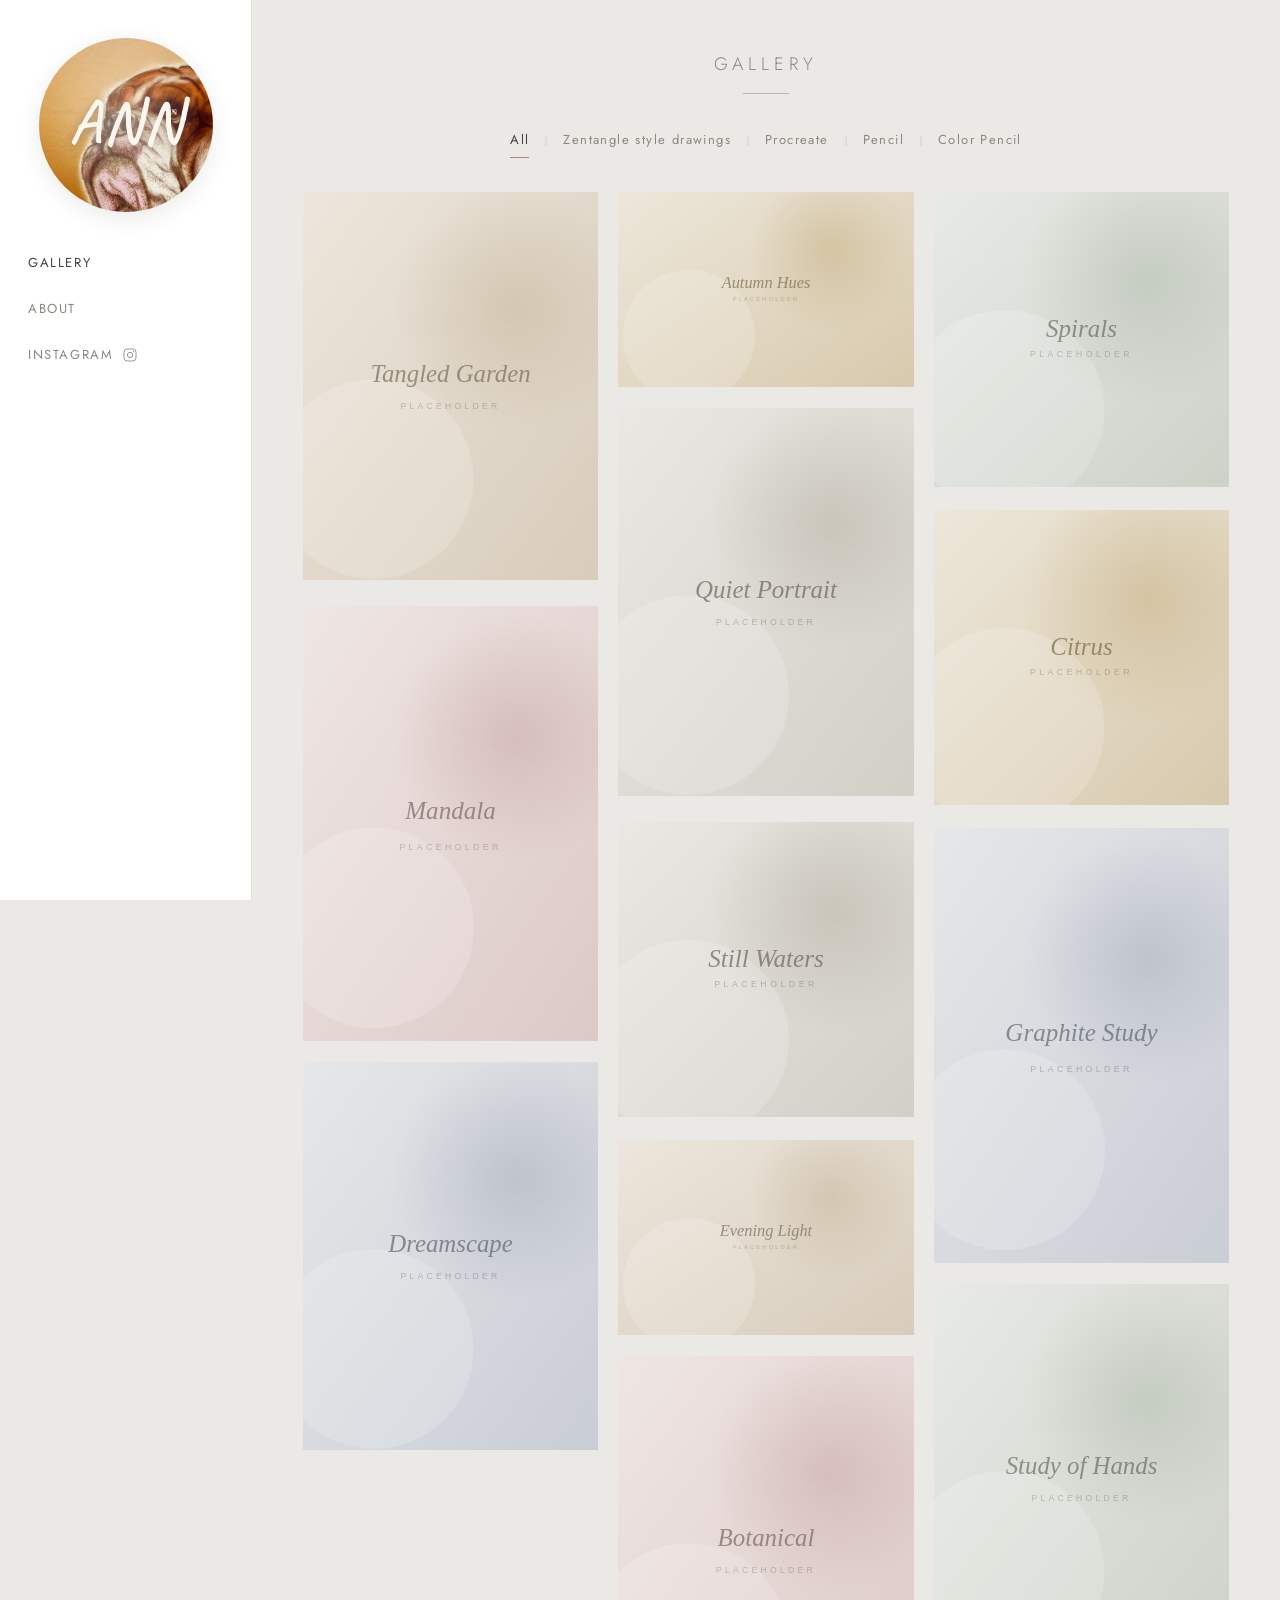
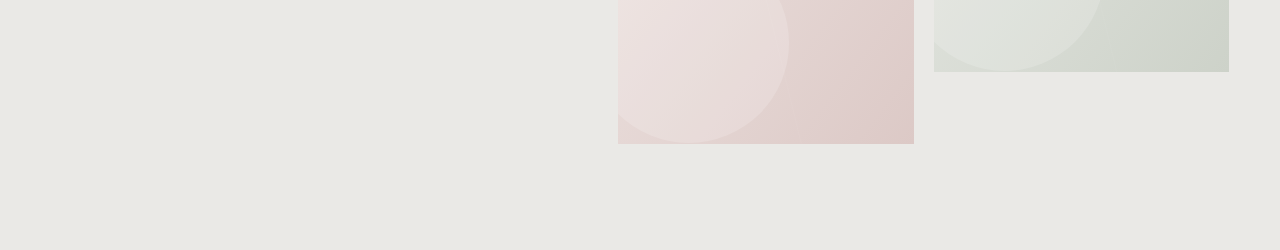
==== index.html @ ed55e859 "Ann gallery — initial site (row-major masonry, curated collections editor; half-size wrapping titles" ====
<!DOCTYPE html>
<html lang="en">
<head>
  <meta charset="UTF-8">
  <meta name="viewport" content="width=device-width, initial-scale=1">
  <title>Ann — Gallery</title>
  <meta name="description" content="Artwork by Ann — zentangle, pencil, color pencil and Procreate.">
  <link rel="icon" href="assets/img/logo/ann-icon.png">
  <link rel="preconnect" href="https://fonts.googleapis.com">
  <link rel="preconnect" href="https://fonts.gstatic.com" crossorigin>
  <link href="https://fonts.googleapis.com/css2?family=Caveat:wght@500;600;700&family=Cormorant+Garamond:ital,wght@0,400;0,500;0,600;1,400&family=Jost:wght@300;400;500&display=swap" rel="stylesheet">
  <link rel="stylesheet" href="assets/css/styles.css">
</head>
<body data-page="gallery">
  <header id="sidebar" class="sidebar"></header>
  <main class="main">
    <div class="page-head">
      <h1 class="page-title" id="pageTitle">Gallery</h1>
      <hr class="page-rule">
    </div>
    <nav class="filters" id="filters" aria-label="Categories"></nav>
    <div class="grid" id="grid"></div>
  </main>
  <script src="assets/js/data.js"></script>
  <script src="assets/js/ui.js"></script>
  <script src="assets/js/gallery.js"></script>
</body>
</html>
---- assets/css/styles.css ----
/* =========================================================================
   Ann & Josie portfolio — shared stylesheet
   Calm, image-first artist portfolio. Inspired by loish.net (not a copy).
   ========================================================================= */

/* ---------- tokens ---------- */
:root{
  --sidebar-w: 252px;
  --bg: #eae9e6;            /* warm off-white main field */
  --sidebar-bg: #ffffff;
  --ink: #44423d;           /* primary text */
  --ink-soft: #8c887f;      /* secondary / inactive nav */
  --ink-faint: #bdb9b1;     /* rules, separators */
  --line: #e4e1db;          /* hairlines, image placeholder */
  --accent: #b0876a;        /* warm accent — underlines, active */
  --gap: 20px;
  --maxcol: 3;
  --font-display: 'Jost', system-ui, -apple-system, sans-serif;
  --font-body: 'Cormorant Garamond', Georgia, 'Times New Roman', serif;
  --font-hand: 'Caveat', 'Segoe Script', cursive;
  --ease: cubic-bezier(.22,.61,.36,1);
}

*,*::before,*::after{ box-sizing:border-box; }
html,body{ margin:0; padding:0; }
body{
  background:var(--bg);
  color:var(--ink);
  font-family:var(--font-body);
  font-size:18px;
  line-height:1.6;
  -webkit-font-smoothing:antialiased;
  text-rendering:optimizeLegibility;
}
img{ max-width:100%; display:block; }
a{ color:inherit; text-decoration:none; }
button{ font:inherit; color:inherit; background:none; border:0; cursor:pointer; }

/* ---------- layout ---------- */
.sidebar{
  position:fixed; top:0; left:0; bottom:0; width:var(--sidebar-w);
  background:var(--sidebar-bg);
  border-right:1px solid var(--line);
  display:flex; flex-direction:column;
  padding:34px 26px 26px;
  z-index:40;
}
.main{
  margin-left:var(--sidebar-w);
  min-height:100vh;
  padding:44px clamp(20px,4vw,56px) 80px;
}

/* ---------- logo / mark ---------- */
.logo{
  position:relative;
  width:174px; height:174px;
  margin:4px auto 30px;
  border-radius:50%;
  overflow:hidden;
  background-color:var(--line);
  background-repeat:no-repeat;
  background-size:cover;
  box-shadow:0 6px 22px rgba(60,52,44,.10);
}
.logo--ann{ background-image:url('../img/logo/ann-icon.png'); background-position:54% 40%; }
.logo--josie{ background-image:url('../img/logo/josie-icon.jpg'); background-position:50% 38%; }
/* subtle veil so a hand-written wordmark stays legible over the photo */
.logo--ann::after{
  content:""; position:absolute; inset:0;
  background:radial-gradient(circle at 50% 46%, rgba(247,242,235,.42), rgba(247,242,235,0) 62%);
}
.logo__word{
  position:absolute; inset:0; display:flex; align-items:center; justify-content:center;
  font-family:var(--font-hand);
  font-size:62px; font-weight:600; letter-spacing:2px;
  color:#fbf7f1;
  text-shadow:0 2px 10px rgba(60,40,28,.45);
  padding-bottom:6px;
}

/* ---------- nav ---------- */
.nav{ display:flex; flex-direction:column; gap:2px; }
.nav__link{
  display:flex; align-items:center; gap:9px;
  font-family:var(--font-display);
  font-size:13px; font-weight:400; letter-spacing:1.6px; text-transform:uppercase;
  color:var(--ink-soft);
  padding:11px 2px;
  border-bottom:1px solid transparent;
  transition:color .25s var(--ease);
}
.nav__link:hover{ color:var(--ink); }
.nav__link.is-active{ color:var(--ink); }
.nav__link .ig{ width:16px; height:16px; flex:0 0 auto; opacity:.85; }

/* ---------- mobile top bar / hamburger ---------- */
.hamburger{
  width:34px; height:34px; display:none; flex-direction:column;
  justify-content:center; gap:5px; padding:6px;
}
.hamburger span{ height:1.5px; background:var(--ink); transition:transform .3s var(--ease),opacity .3s; }

/* ---------- page head ---------- */
.page-head{ text-align:center; margin:6px 0 30px; }
.page-title{
  font-family:var(--font-display);
  font-size:18px; font-weight:300; letter-spacing:5px; text-transform:uppercase;
  color:var(--ink-soft); margin:0;
}
.page-rule{ width:46px; height:1px; background:var(--ink-faint); margin:14px auto 0; border:0; }

/* ---------- filters (category bar) ---------- */
.filters{
  display:flex; flex-wrap:wrap; justify-content:center; align-items:center;
  gap:4px 0; margin:0 auto 34px; max-width:920px;
}
.filter{
  font-family:var(--font-display);
  font-size:13px; font-weight:400; letter-spacing:1.4px;
  color:var(--ink-soft);
  padding:6px 16px 7px;
  position:relative;
  transition:color .25s var(--ease);
}
.filter:hover{ color:var(--ink); }
.filter.is-active{ color:var(--ink); }
.filter.is-active::after{
  content:""; position:absolute; left:16px; right:16px; bottom:0; height:1px;
  background:var(--accent);
}
.filters__sep{ color:var(--ink-faint); font-size:12px; user-select:none; }

/* ---------- grid (ROW-MAJOR masonry via CSS-grid row spans) ----------
   Columns fill left-to-right (so a row here == a row in the Manage tool).
   gallery.js measures each card and sets grid-row: span N from its height,
   so images keep their natural aspect (never cropped) and shorter cards let
   the next row tuck up — the masonry look, but ordered across instead of down. */
.grid{
  display:grid;
  grid-template-columns:repeat(var(--maxcol), minmax(0,1fr));
  grid-auto-rows:6px;          /* tiny row unit; JS spans each card to its height */
  column-gap:var(--gap);
  row-gap:0;                   /* vertical gap is baked into the span math (gallery.js) */
  align-items:start;
}
.grid--single{ grid-template-columns:1fr; max-width:760px; margin:0 auto; }

.card{
  position:relative; display:block; margin:0;
  overflow:hidden; background:var(--line);
  outline:1px solid rgba(0,0,0,0); /* keeps subpixel edges clean */
}
.card__img{
  width:100%; height:auto; display:block;
  transition:transform .65s var(--ease), filter .45s var(--ease);
}
.card__overlay{
  position:absolute; inset:0; opacity:0;
  transition:opacity .4s var(--ease);
  background:linear-gradient(180deg, rgba(34,30,26,.10), rgba(20,17,14,.30));
  pointer-events:none;
}
.card__facets{ position:absolute; inset:0; width:100%; height:100%; }
.card__title{
  position:absolute; left:0; right:0; top:50%;
  transform:translateY(-50%) translateY(10px);
  text-align:center; padding:0 18px; line-height:1.3; overflow-wrap:break-word;
  font-family:var(--font-display);
  font-size:clamp(15px,1.35vw,19px); font-weight:400; letter-spacing:3px; text-transform:uppercase;
  color:#fbf9f6; text-shadow:0 1px 16px rgba(20,14,8,.45);
  transition:transform .45s var(--ease), opacity .45s var(--ease);
  opacity:0;
}
.card__arrow{
  position:absolute; right:16px; bottom:14px; width:26px; height:26px;
  color:#fbf9f6; opacity:0; transform:translateX(-6px);
  filter:drop-shadow(0 1px 8px rgba(20,14,8,.5));
  transition:transform .45s var(--ease), opacity .45s var(--ease);
}
/* reveal */
.card:hover .card__img,
.card.is-active .card__img{ transform:scale(1.06); }
.card:hover .card__overlay,
.card.is-active .card__overlay{ opacity:1; }
.card:hover .card__title,
.card.is-active .card__title{ opacity:1; transform:translateY(-50%) translateY(0); }
.card:hover .card__arrow,
.card.is-active .card__arrow{ opacity:1; transform:translateX(0); }

/* ---------- detail page ---------- */
.detail{ max-width:1040px; margin:0 auto; }
.detail__back{
  display:inline-flex; align-items:center; gap:7px;
  font-family:var(--font-display); font-size:12px; letter-spacing:1.6px; text-transform:uppercase;
  color:var(--ink-soft); margin-bottom:26px; transition:color .25s var(--ease);
}
.detail__back:hover{ color:var(--ink); }
.detail__media{ text-align:center; }
.detail__img{
  display:inline-block; max-width:100%; max-height:78vh; width:auto; margin:0 auto;
  box-shadow:0 18px 50px rgba(60,50,40,.16);
}
.detail__meta{ text-align:center; margin:26px 0 4px; }
.detail__title{
  font-family:var(--font-display); font-weight:300; letter-spacing:3px; text-transform:uppercase;
  font-size:21px; color:var(--ink); margin:0;
}
.detail__date{
  font-family:var(--font-display); font-size:12px; letter-spacing:2px;
  color:var(--ink-soft); margin-top:9px;
}
.detail__text{
  max-width:620px; margin:18px auto 0; text-align:center;
  color:var(--ink-soft); font-size:19px; line-height:1.75;
}
.detail__nav{
  display:flex; justify-content:space-between; gap:16px;
  max-width:1040px; margin:48px auto 0;
}
.detail__nav a{
  font-family:var(--font-display); font-size:12px; letter-spacing:1.6px; text-transform:uppercase;
  color:var(--ink-soft); transition:color .25s var(--ease);
}
.detail__nav a:hover{ color:var(--ink); }
.detail__nav span{ visibility:hidden; }

/* ---------- detail: split layout (image left, words right) — Josie ---------- */
.detail--split .detail__cols{ display:flex; gap:48px; align-items:flex-start; }
.detail--split .detail__media-col{ flex:1 1 auto; min-width:0; }
.detail--split .detail__info-col{ flex:0 0 286px; padding-top:6px; }
.detail--split .detail__media{ text-align:left; }
.detail--split .detail__title,
.detail--split .detail__date,
.detail--split .detail__text{ text-align:left; }
.detail--split .detail__date{ margin-top:11px; }
.detail--split .detail__text{ max-width:none; margin:22px 0 0; }
.detail--split .player{ margin:24px auto 0 0; }
@media (max-width:860px){
  .detail--split .detail__cols{ flex-direction:column; gap:24px; }
  .detail--split .detail__info-col{ flex-basis:auto; padding-top:0; }
}

/* ---------- video player (Josie speed-paints) ---------- */
.player{
  position:relative; width:fit-content; max-width:100%;
  margin:30px auto 0; background:#0d0d0e; max-height:82vh; line-height:0;
}
.player__video{ width:auto; max-width:100%; max-height:82vh; height:auto; display:block; }
.player__btn{
  position:absolute; display:inline-flex; align-items:center; justify-content:center;
  color:#fff; transition:opacity .3s var(--ease), transform .3s var(--ease);
}
.player__play{
  inset:0; margin:auto; width:84px; height:84px; border-radius:50%;
  background:rgba(20,18,16,.42); backdrop-filter:blur(2px);
}
.player__play svg{ width:30px; height:30px; margin-left:4px; }
.player__play:hover{ background:rgba(20,18,16,.6); transform:scale(1.04); }
.player__stop{
  top:16px; right:16px; width:42px; height:42px; border-radius:50%;
  background:rgba(20,18,16,.4); opacity:0;
}
.player__stop svg{ width:16px; height:16px; }
.player.is-playing .player__stop{ opacity:1; }
.player.is-playing:hover .player__stop{ opacity:1; }
.player .player__play[hidden]{ display:none; }
.player__note{
  position:absolute; inset:0; display:flex; align-items:center; justify-content:center;
  color:#cfc9c0; font-family:var(--font-display); font-size:12px; letter-spacing:2px;
  text-transform:uppercase; line-height:1.4; text-align:center; padding:20px;
}

/* ---------- about page ---------- */
.about{ max-width:680px; margin:0 auto; text-align:center; }
.about__body{ color:var(--ink-soft); font-size:20px; line-height:1.8; }
.about__body p{ margin:0 0 1.1em; }

/* ---------- responsive ---------- */
@media (max-width:1180px){ :root{ --maxcol:3; } }
@media (max-width:1024px){ :root{ --maxcol:2; } }
@media (max-width:900px){
  .sidebar{
    position:fixed; flex-direction:row; align-items:center; justify-content:space-between;
    inset:0 0 auto 0; width:100%; height:64px; padding:0 18px;
    border-right:0; border-bottom:1px solid var(--line);
  }
  .logo{ width:42px; height:42px; margin:0; box-shadow:none; }
  .logo__word{ font-size:17px; padding-bottom:1px; letter-spacing:1px; }
  .hamburger{ display:inline-flex; }
  .nav{
    position:fixed; left:0; right:0; top:64px; gap:0;
    background:var(--sidebar-bg); border-bottom:1px solid var(--line);
    padding:8px 22px; transform:translateY(-12px); opacity:0; pointer-events:none;
    transition:transform .3s var(--ease), opacity .3s var(--ease);
  }
  .sidebar.is-open .nav{ transform:none; opacity:1; pointer-events:auto; }
  .main{ margin-left:0; padding-top:90px; }
}
@media (max-width:700px){ :root{ --maxcol:1; } .grid{ max-width:520px; margin:0 auto; } }
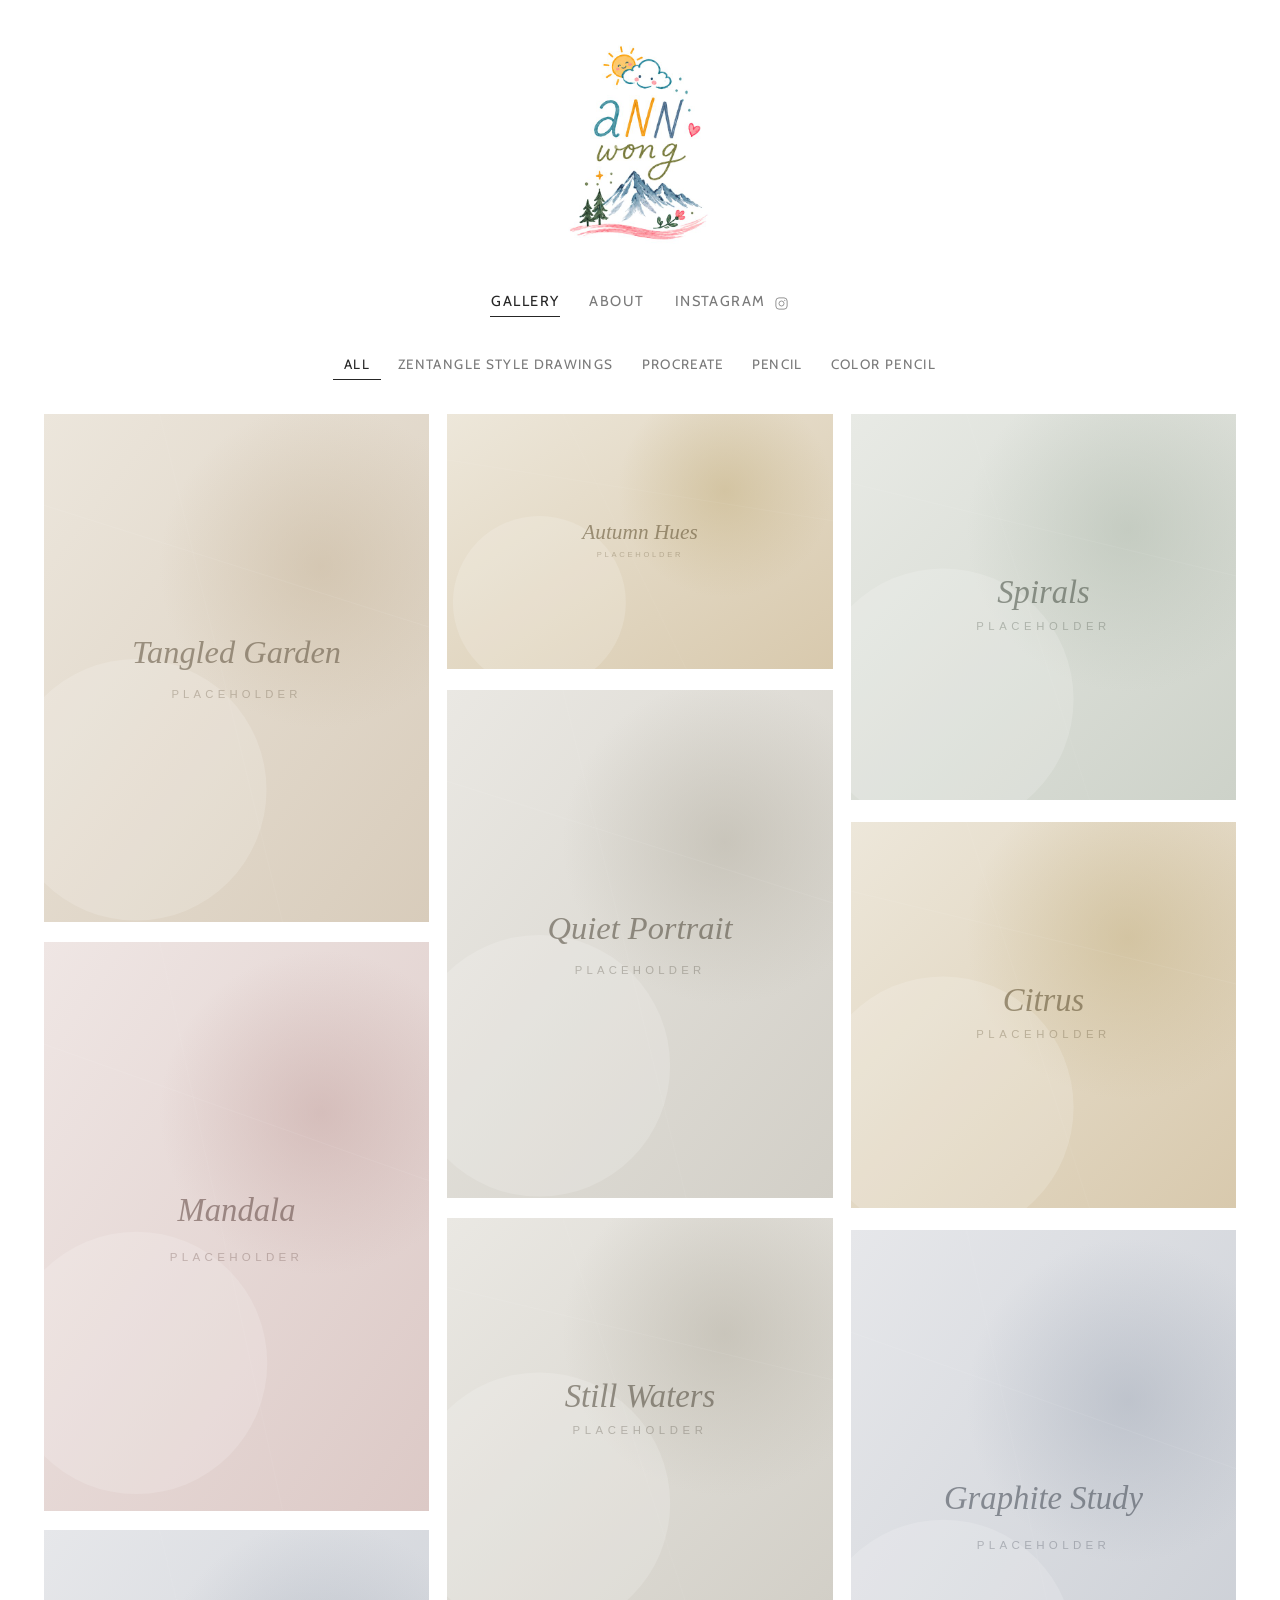
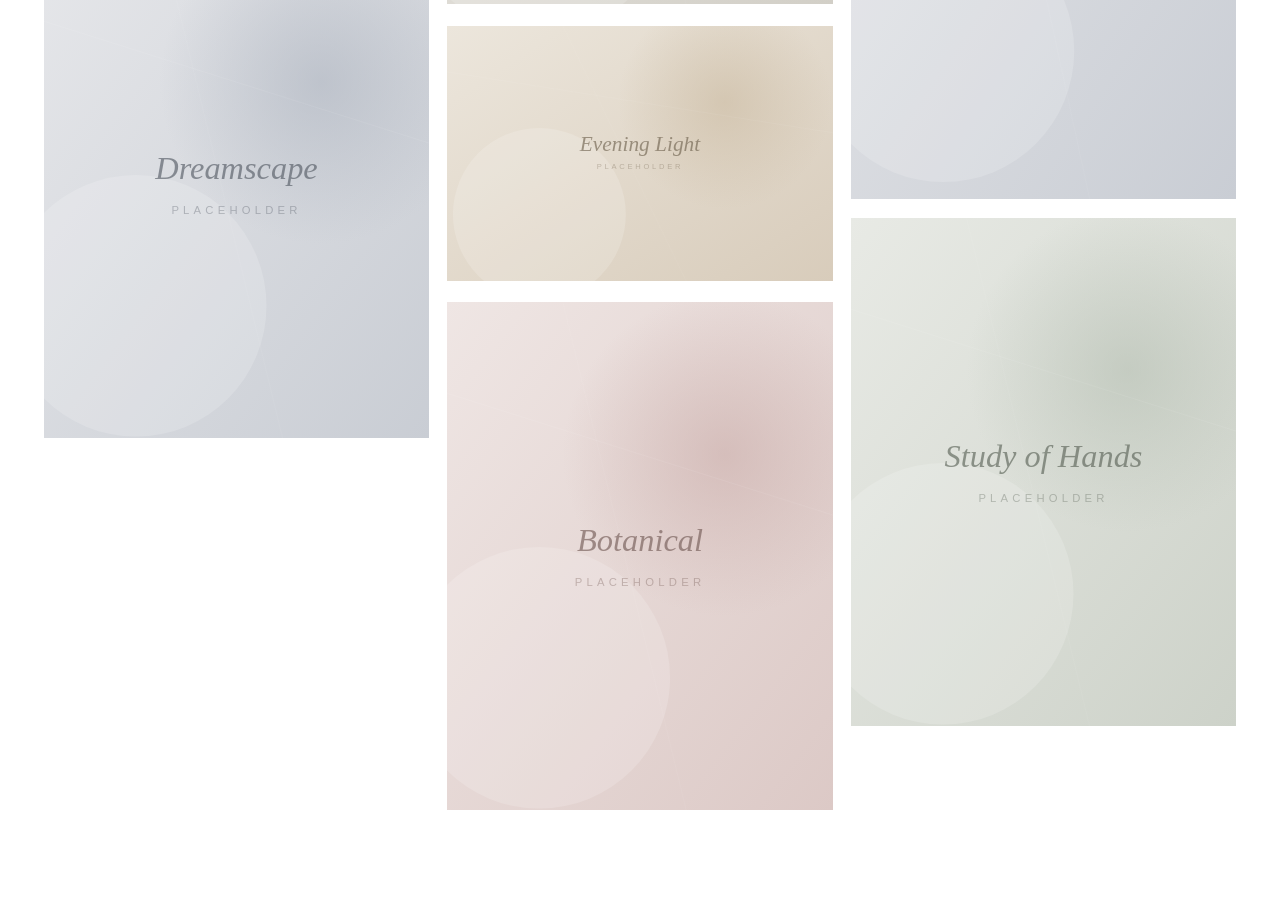
==== commit d055c985: "Redesign: Owen Gent-inspired look — Cabin type, white field, centered signature header, white-bloom " ====
--- a/index.html
+++ b/index.html
@@ -8,11 +8,11 @@
   <link rel="icon" href="assets/img/logo/ann-icon.png">
   <link rel="preconnect" href="https://fonts.googleapis.com">
   <link rel="preconnect" href="https://fonts.gstatic.com" crossorigin>
-  <link href="https://fonts.googleapis.com/css2?family=Caveat:wght@500;600;700&family=Cormorant+Garamond:ital,wght@0,400;0,500;0,600;1,400&family=Jost:wght@300;400;500&display=swap" rel="stylesheet">
+  <link href="https://fonts.googleapis.com/css2?family=Cabin:ital,wght@0,400..700;1,400..700&display=swap" rel="stylesheet">
   <link rel="stylesheet" href="assets/css/styles.css">
 </head>
 <body data-page="gallery">
-  <header id="sidebar" class="sidebar"></header>
+  <header id="sidebar" class="topbar"></header>
   <main class="main">
     <div class="page-head">
       <h1 class="page-title" id="pageTitle">Gallery</h1>
@@ -21,8 +21,21 @@
     <nav class="filters" id="filters" aria-label="Categories"></nav>
     <div class="grid" id="grid"></div>
   </main>
-  <script src="assets/js/data.js"></script>
-  <script src="assets/js/ui.js"></script>
-  <script src="assets/js/gallery.js"></script>
+  <script>
+  /* Load gallery CONTENT fresh on every visit. GitHub Pages caches files for ~10 min
+     (max-age=600), which would otherwise delay a newly published photo from showing
+     across browsers/devices/CDN edges. A per-load ?v= on data.js sidesteps that cache;
+     the code files (ui/gallery) load right after and may stay cached (they change rarely). */
+  (function () {
+    function add(src, then) {
+      var s = document.createElement('script');
+      s.src = src; if (then) { s.onload = s.onerror = then; }
+      document.body.appendChild(s);
+    }
+    add('assets/js/data.js?v=' + Date.now(), function () {
+      add('assets/js/ui.js'); add('assets/js/gallery.js');
+    });
+  })();
+  </script>
 </body>
 </html>
--- a/assets/css/styles.css
+++ b/assets/css/styles.css
@@ -1,23 +1,23 @@
 /* =========================================================================
-   Ann & Josie portfolio — shared stylesheet
-   Calm, image-first artist portfolio. Inspired by loish.net (not a copy).
+   Ann Wong — portfolio stylesheet
+   Design language modeled on owengent.com (editorial): pure white field,
+   Cabin small-caps navigation, centered hand-drawn signature as the logo,
+   quiet gray secondary text. Gallery keeps the row-major masonry engine
+   (gallery.js is shared with Josie's site and stays byte-identical — all
+   Ann-specific looks, including the hover bloom, live here in CSS).
    ========================================================================= */
 
 /* ---------- tokens ---------- */
 :root{
-  --sidebar-w: 252px;
-  --bg: #eae9e6;            /* warm off-white main field */
-  --sidebar-bg: #ffffff;
-  --ink: #44423d;           /* primary text */
-  --ink-soft: #8c887f;      /* secondary / inactive nav */
-  --ink-faint: #bdb9b1;     /* rules, separators */
-  --line: #e4e1db;          /* hairlines, image placeholder */
-  --accent: #b0876a;        /* warm accent — underlines, active */
-  --gap: 20px;
+  --bg: #ffffff;            /* pure white, like the reference */
+  --ink: #262626;           /* primary text (titles, active nav) */
+  --soft: #7a7a7a;          /* secondary text / resting nav */
+  --faint: #b9b9b9;         /* hairlines */
+  --line: #f0efed;          /* image placeholder while loading */
+  --gap: 18px;
   --maxcol: 3;
-  --font-display: 'Jost', system-ui, -apple-system, sans-serif;
-  --font-body: 'Cormorant Garamond', Georgia, 'Times New Roman', serif;
-  --font-hand: 'Caveat', 'Segoe Script', cursive;
+  --font: 'Cabin', 'Helvetica Neue', Arial, sans-serif;
+  --track: .1em;            /* the reference letter-spacing (1.45px @ 14.5px) */
   --ease: cubic-bezier(.22,.61,.36,1);
 }
 
@@ -25,111 +25,79 @@
 html,body{ margin:0; padding:0; }
 body{
   background:var(--bg);
-  color:var(--ink);
-  font-family:var(--font-body);
-  font-size:18px;
-  line-height:1.6;
+  color:var(--soft);
+  font-family:var(--font);
+  font-size:14.5px;
+  letter-spacing:var(--track);
+  line-height:1.8;
   -webkit-font-smoothing:antialiased;
   text-rendering:optimizeLegibility;
 }
 img{ max-width:100%; display:block; }
 a{ color:inherit; text-decoration:none; }
-button{ font:inherit; color:inherit; background:none; border:0; cursor:pointer; }
-
-/* ---------- layout ---------- */
-.sidebar{
-  position:fixed; top:0; left:0; bottom:0; width:var(--sidebar-w);
-  background:var(--sidebar-bg);
-  border-right:1px solid var(--line);
-  display:flex; flex-direction:column;
-  padding:34px 26px 26px;
-  z-index:40;
-}
+button{ font:inherit; color:inherit; letter-spacing:inherit; background:none; border:0; cursor:pointer; }
+
+/* ---------- top header: centered signature + nav ---------- */
+.topbar{
+  text-align:center;
+  padding:40px 20px 6px;
+}
+.sig{ display:inline-block; }
+.sig img{
+  width:min(220px, 56vw); height:auto; margin:0 auto;
+  /* the signature is drawn on near-white paper; multiply melts that
+     background into the page so it never shows as a pasted-on square */
+  mix-blend-mode:multiply;
+}
+.nav{
+  display:flex; flex-wrap:wrap; justify-content:center;
+  gap:2px 28px;
+  margin:18px auto 0;
+  max-width:860px;
+}
+.nav__link{
+  display:inline-flex; align-items:center; gap:8px;
+  font-size:14.5px; font-weight:400; letter-spacing:var(--track); text-transform:uppercase;
+  color:var(--soft);
+  padding:2px 1px;
+  border-bottom:1px solid transparent;
+  transition:color .25s var(--ease), border-color .25s var(--ease);
+}
+.nav__link:hover{ color:var(--ink); }
+.nav__link.is-active{ color:var(--ink); border-bottom-color:var(--ink); }
+.nav__link .ig{ width:15px; height:15px; flex:0 0 auto; opacity:.85; position:relative; top:-1px; }
+
+/* legacy hamburger (unused in this layout) */
+.hamburger{ display:none; }
+
+/* ---------- main column ---------- */
 .main{
-  margin-left:var(--sidebar-w);
-  min-height:100vh;
-  padding:44px clamp(20px,4vw,56px) 80px;
-}
-
-/* ---------- logo / mark ---------- */
-.logo{
-  position:relative;
-  width:174px; height:174px;
-  margin:4px auto 30px;
-  border-radius:50%;
-  overflow:hidden;
-  background-color:var(--line);
-  background-repeat:no-repeat;
-  background-size:cover;
-  box-shadow:0 6px 22px rgba(60,52,44,.10);
-}
-.logo--ann{ background-image:url('../img/logo/ann-icon.png'); background-position:54% 40%; }
-.logo--josie{ background-image:url('../img/logo/josie-icon.jpg'); background-position:50% 38%; }
-/* subtle veil so a hand-written wordmark stays legible over the photo */
-.logo--ann::after{
-  content:""; position:absolute; inset:0;
-  background:radial-gradient(circle at 50% 46%, rgba(247,242,235,.42), rgba(247,242,235,0) 62%);
-}
-.logo__word{
-  position:absolute; inset:0; display:flex; align-items:center; justify-content:center;
-  font-family:var(--font-hand);
-  font-size:62px; font-weight:600; letter-spacing:2px;
-  color:#fbf7f1;
-  text-shadow:0 2px 10px rgba(60,40,28,.45);
-  padding-bottom:6px;
-}
-
-/* ---------- nav ---------- */
-.nav{ display:flex; flex-direction:column; gap:2px; }
-.nav__link{
-  display:flex; align-items:center; gap:9px;
-  font-family:var(--font-display);
-  font-size:13px; font-weight:400; letter-spacing:1.6px; text-transform:uppercase;
-  color:var(--ink-soft);
-  padding:11px 2px;
+  max-width:1560px;
+  margin:0 auto;
+  min-height:60vh;
+  padding:26px clamp(18px,3.4vw,48px) 90px;
+}
+
+/* ---------- page head (hidden on gallery — the reference has none) ---------- */
+.page-head{ display:none; }
+
+/* ---------- filters (category bar, styled like the reference nav row) ---------- */
+.filters{
+  display:flex; flex-wrap:wrap; justify-content:center; align-items:baseline;
+  gap:2px 6px; margin:0 auto 34px;
+  max-width:1000px;
+}
+.filter{
+  font-size:13.5px; font-weight:400; letter-spacing:var(--track); text-transform:uppercase;
+  color:var(--soft);
+  padding:3px 11px;
   border-bottom:1px solid transparent;
-  transition:color .25s var(--ease);
-}
-.nav__link:hover{ color:var(--ink); }
-.nav__link.is-active{ color:var(--ink); }
-.nav__link .ig{ width:16px; height:16px; flex:0 0 auto; opacity:.85; }
-
-/* ---------- mobile top bar / hamburger ---------- */
-.hamburger{
-  width:34px; height:34px; display:none; flex-direction:column;
-  justify-content:center; gap:5px; padding:6px;
-}
-.hamburger span{ height:1.5px; background:var(--ink); transition:transform .3s var(--ease),opacity .3s; }
-
-/* ---------- page head ---------- */
-.page-head{ text-align:center; margin:6px 0 30px; }
-.page-title{
-  font-family:var(--font-display);
-  font-size:18px; font-weight:300; letter-spacing:5px; text-transform:uppercase;
-  color:var(--ink-soft); margin:0;
-}
-.page-rule{ width:46px; height:1px; background:var(--ink-faint); margin:14px auto 0; border:0; }
-
-/* ---------- filters (category bar) ---------- */
-.filters{
-  display:flex; flex-wrap:wrap; justify-content:center; align-items:center;
-  gap:4px 0; margin:0 auto 34px; max-width:920px;
-}
-.filter{
-  font-family:var(--font-display);
-  font-size:13px; font-weight:400; letter-spacing:1.4px;
-  color:var(--ink-soft);
-  padding:6px 16px 7px;
-  position:relative;
-  transition:color .25s var(--ease);
+  transition:color .25s var(--ease), border-color .25s var(--ease);
 }
 .filter:hover{ color:var(--ink); }
-.filter.is-active{ color:var(--ink); }
-.filter.is-active::after{
-  content:""; position:absolute; left:16px; right:16px; bottom:0; height:1px;
-  background:var(--accent);
-}
-.filters__sep{ color:var(--ink-faint); font-size:12px; user-select:none; }
+.filter.is-active{ color:var(--ink); border-bottom-color:var(--ink); }
+.filter.is-active::after{ content:none; }
+.filters__sep{ display:none; }         /* the reference separates by space, not pipes */
 
 /* ---------- grid (ROW-MAJOR masonry via CSS-grid row spans) ----------
    Columns fill left-to-right (so a row here == a row in the Manage tool).
@@ -149,152 +117,105 @@
 .card{
   position:relative; display:block; margin:0;
   overflow:hidden; background:var(--line);
-  outline:1px solid rgba(0,0,0,0); /* keeps subpixel edges clean */
 }
 .card__img{
   width:100%; height:auto; display:block;
-  transition:transform .65s var(--ease), filter .45s var(--ease);
-}
+  opacity:0;                   /* fades in when loaded (.is-loaded, gallery.js) */
+  transition:opacity .35s ease;
+}
+.card__img.is-loaded{ opacity:1; }
+
+/* ---------- hover: white bloom ----------
+   A soft circular haze of white grows from the CENTER of the piece — the
+   art stays visible behind it — and the title surfaces in black over the
+   haze. No zoom, no geometric shapes, no edge-in sweeps: just the bloom.
+   Implemented by scaling a centered radial gradient (background-size 0% →
+   oversize), so leaving the card lets the bloom retract into the center. */
 .card__overlay{
-  position:absolute; inset:0; opacity:0;
-  transition:opacity .4s var(--ease);
-  background:linear-gradient(180deg, rgba(34,30,26,.10), rgba(20,17,14,.30));
+  position:absolute; inset:0;
   pointer-events:none;
-}
-.card__facets{ position:absolute; inset:0; width:100%; height:100%; }
+  background-image:radial-gradient(circle,
+      rgba(255,255,255,.85) 0%,
+      rgba(255,255,255,.82) 52%,
+      rgba(255,255,255,.45) 68%,
+      rgba(255,255,255,0) 78%);
+  background-repeat:no-repeat;
+  background-position:center;
+  background-size:0% 0%;
+  transition:background-size .7s var(--ease);
+}
+.card:hover .card__overlay,
+.card.is-active .card__overlay{ background-size:360% 360%; }
+.card__facets{ display:none; }         /* retired: the old faceted-glass hover */
+.card__arrow{ display:none; }          /* retired: the old corner arrow */
 .card__title{
   position:absolute; left:0; right:0; top:50%;
-  transform:translateY(-50%) translateY(10px);
-  text-align:center; padding:0 18px; line-height:1.3; overflow-wrap:break-word;
-  font-family:var(--font-display);
-  font-size:clamp(15px,1.35vw,19px); font-weight:400; letter-spacing:3px; text-transform:uppercase;
-  color:#fbf9f6; text-shadow:0 1px 16px rgba(20,14,8,.45);
-  transition:transform .45s var(--ease), opacity .45s var(--ease);
+  transform:translateY(-50%);
+  text-align:center; padding:0 16px; line-height:1.45; overflow-wrap:break-word;
+  font-size:14px; font-weight:400; letter-spacing:.12em; text-transform:uppercase;
+  color:#1b1b1b; text-shadow:none;
   opacity:0;
-}
-.card__arrow{
-  position:absolute; right:16px; bottom:14px; width:26px; height:26px;
-  color:#fbf9f6; opacity:0; transform:translateX(-6px);
-  filter:drop-shadow(0 1px 8px rgba(20,14,8,.5));
-  transition:transform .45s var(--ease), opacity .45s var(--ease);
-}
-/* reveal */
+  transition:opacity .45s var(--ease) .12s;   /* surfaces just after the bloom */
+}
+.card:hover .card__title,
+.card.is-active .card__title{ opacity:1; transform:translateY(-50%); }
+/* keep the image put — explicitly no motion on hover */
 .card:hover .card__img,
-.card.is-active .card__img{ transform:scale(1.06); }
-.card:hover .card__overlay,
-.card.is-active .card__overlay{ opacity:1; }
-.card:hover .card__title,
-.card.is-active .card__title{ opacity:1; transform:translateY(-50%) translateY(0); }
-.card:hover .card__arrow,
-.card.is-active .card__arrow{ opacity:1; transform:translateX(0); }
-
-/* ---------- detail page ---------- */
-.detail{ max-width:1040px; margin:0 auto; }
+.card.is-active .card__img{ transform:none; }
+
+/* ---------- detail page: meta line on top, one large artwork ---------- */
+.detail{ max-width:1560px; margin:0 auto; }
 .detail__back{
   display:inline-flex; align-items:center; gap:7px;
-  font-family:var(--font-display); font-size:12px; letter-spacing:1.6px; text-transform:uppercase;
-  color:var(--ink-soft); margin-bottom:26px; transition:color .25s var(--ease);
+  font-size:12.5px; letter-spacing:var(--track); text-transform:uppercase;
+  color:var(--soft); margin-bottom:18px; transition:color .25s var(--ease);
 }
 .detail__back:hover{ color:var(--ink); }
+.detail__meta{
+  display:flex; flex-wrap:wrap; justify-content:center; align-items:baseline;
+  column-gap:12px; row-gap:2px;
+  text-align:center;
+  margin:0 auto 24px; max-width:1100px;
+}
+.detail__title{
+  display:inline; font-size:14.5px; font-weight:400; letter-spacing:var(--track);
+  text-transform:uppercase; color:var(--ink); margin:0;
+}
+.detail__sep{ color:var(--faint); }
+.detail__date{ font-size:14.5px; color:var(--soft); font-style:italic; }
+.detail__text{ font-size:14.5px; color:var(--soft); margin:0; display:inline; }
 .detail__media{ text-align:center; }
 .detail__img{
-  display:inline-block; max-width:100%; max-height:78vh; width:auto; margin:0 auto;
-  box-shadow:0 18px 50px rgba(60,50,40,.16);
-}
-.detail__meta{ text-align:center; margin:26px 0 4px; }
-.detail__title{
-  font-family:var(--font-display); font-weight:300; letter-spacing:3px; text-transform:uppercase;
-  font-size:21px; color:var(--ink); margin:0;
-}
-.detail__date{
-  font-family:var(--font-display); font-size:12px; letter-spacing:2px;
-  color:var(--ink-soft); margin-top:9px;
-}
-.detail__text{
-  max-width:620px; margin:18px auto 0; text-align:center;
-  color:var(--ink-soft); font-size:19px; line-height:1.75;
+  display:inline-block; max-width:100%; max-height:84vh; width:auto; margin:0 auto;
+  box-shadow:none;
 }
 .detail__nav{
   display:flex; justify-content:space-between; gap:16px;
-  max-width:1040px; margin:48px auto 0;
+  margin:44px auto 0;
 }
 .detail__nav a{
-  font-family:var(--font-display); font-size:12px; letter-spacing:1.6px; text-transform:uppercase;
-  color:var(--ink-soft); transition:color .25s var(--ease);
+  font-size:12.5px; letter-spacing:var(--track); text-transform:uppercase;
+  color:var(--soft); transition:color .25s var(--ease);
 }
 .detail__nav a:hover{ color:var(--ink); }
 .detail__nav span{ visibility:hidden; }
 
-/* ---------- detail: split layout (image left, words right) — Josie ---------- */
-.detail--split .detail__cols{ display:flex; gap:48px; align-items:flex-start; }
-.detail--split .detail__media-col{ flex:1 1 auto; min-width:0; }
-.detail--split .detail__info-col{ flex:0 0 286px; padding-top:6px; }
-.detail--split .detail__media{ text-align:left; }
-.detail--split .detail__title,
-.detail--split .detail__date,
-.detail--split .detail__text{ text-align:left; }
-.detail--split .detail__date{ margin-top:11px; }
-.detail--split .detail__text{ max-width:none; margin:22px 0 0; }
-.detail--split .player{ margin:24px auto 0 0; }
-@media (max-width:860px){
-  .detail--split .detail__cols{ flex-direction:column; gap:24px; }
-  .detail--split .detail__info-col{ flex-basis:auto; padding-top:0; }
-}
-
-/* ---------- video player (Josie speed-paints) ---------- */
-.player{
-  position:relative; width:fit-content; max-width:100%;
-  margin:30px auto 0; background:#0d0d0e; max-height:82vh; line-height:0;
-}
-.player__video{ width:auto; max-width:100%; max-height:82vh; height:auto; display:block; }
-.player__btn{
-  position:absolute; display:inline-flex; align-items:center; justify-content:center;
-  color:#fff; transition:opacity .3s var(--ease), transform .3s var(--ease);
-}
-.player__play{
-  inset:0; margin:auto; width:84px; height:84px; border-radius:50%;
-  background:rgba(20,18,16,.42); backdrop-filter:blur(2px);
-}
-.player__play svg{ width:30px; height:30px; margin-left:4px; }
-.player__play:hover{ background:rgba(20,18,16,.6); transform:scale(1.04); }
-.player__stop{
-  top:16px; right:16px; width:42px; height:42px; border-radius:50%;
-  background:rgba(20,18,16,.4); opacity:0;
-}
-.player__stop svg{ width:16px; height:16px; }
-.player.is-playing .player__stop{ opacity:1; }
-.player.is-playing:hover .player__stop{ opacity:1; }
-.player .player__play[hidden]{ display:none; }
-.player__note{
-  position:absolute; inset:0; display:flex; align-items:center; justify-content:center;
-  color:#cfc9c0; font-family:var(--font-display); font-size:12px; letter-spacing:2px;
-  text-transform:uppercase; line-height:1.4; text-align:center; padding:20px;
-}
-
 /* ---------- about page ---------- */
-.about{ max-width:680px; margin:0 auto; text-align:center; }
-.about__body{ color:var(--ink-soft); font-size:20px; line-height:1.8; }
-.about__body p{ margin:0 0 1.1em; }
+.about{ max-width:640px; margin:0 auto; text-align:center; }
+.about__body{ color:var(--soft); font-size:14.5px; line-height:2; }
+.about__body p{ margin:0 0 1.3em; }
 
 /* ---------- responsive ---------- */
 @media (max-width:1180px){ :root{ --maxcol:3; } }
 @media (max-width:1024px){ :root{ --maxcol:2; } }
 @media (max-width:900px){
-  .sidebar{
-    position:fixed; flex-direction:row; align-items:center; justify-content:space-between;
-    inset:0 0 auto 0; width:100%; height:64px; padding:0 18px;
-    border-right:0; border-bottom:1px solid var(--line);
-  }
-  .logo{ width:42px; height:42px; margin:0; box-shadow:none; }
-  .logo__word{ font-size:17px; padding-bottom:1px; letter-spacing:1px; }
-  .hamburger{ display:inline-flex; }
-  .nav{
-    position:fixed; left:0; right:0; top:64px; gap:0;
-    background:var(--sidebar-bg); border-bottom:1px solid var(--line);
-    padding:8px 22px; transform:translateY(-12px); opacity:0; pointer-events:none;
-    transition:transform .3s var(--ease), opacity .3s var(--ease);
-  }
-  .sidebar.is-open .nav{ transform:none; opacity:1; pointer-events:auto; }
-  .main{ margin-left:0; padding-top:90px; }
-}
-@media (max-width:700px){ :root{ --maxcol:1; } .grid{ max-width:520px; margin:0 auto; } }
+  .topbar{ padding-top:30px; }
+  .sig img{ width:min(190px, 52vw); }
+  .nav{ gap:2px 20px; }
+}
+@media (max-width:700px){
+  :root{ --maxcol:1; }
+  .grid{ max-width:520px; margin:0 auto; }
+  .detail__meta{ flex-direction:column; align-items:center; row-gap:4px; }
+  .detail__sep{ display:none; }
+}
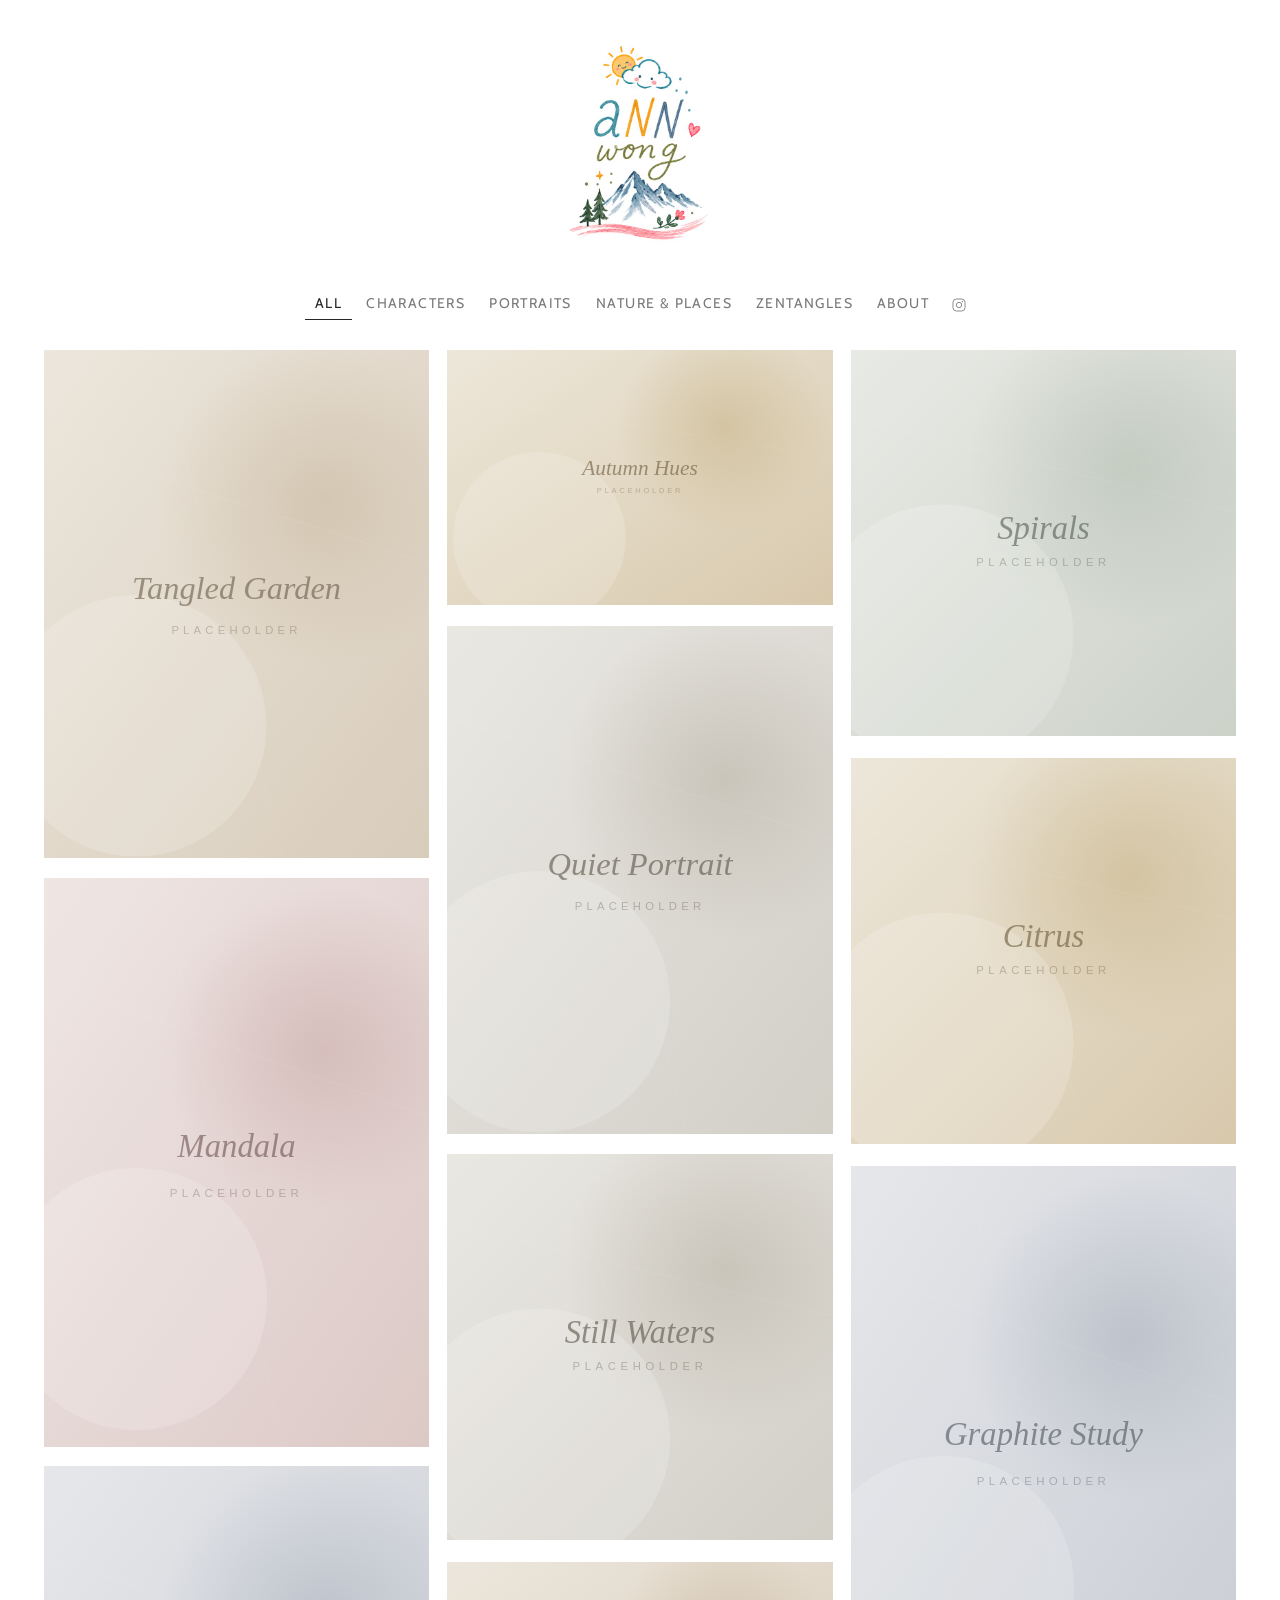
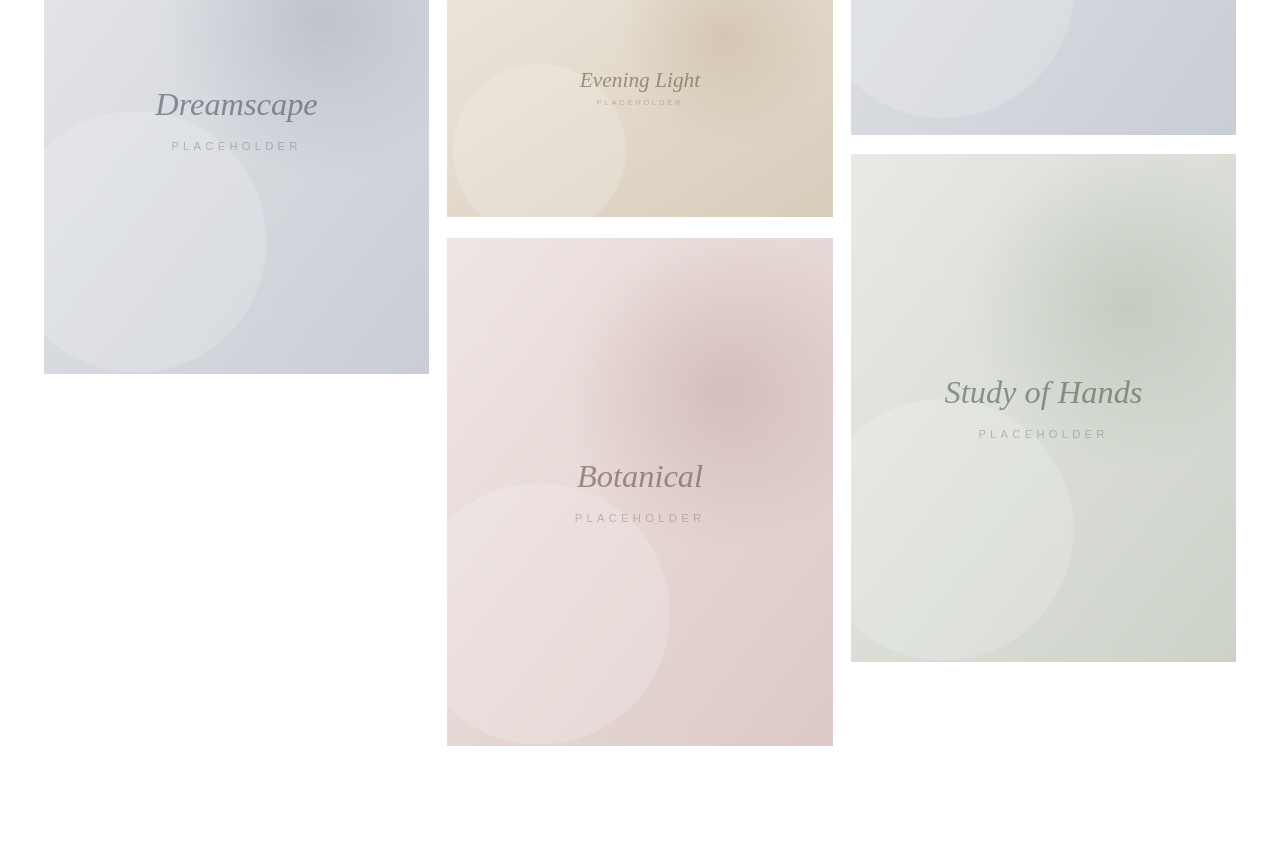
==== commit bea48a1e: "Chick icon (tab + iPhone), single-row nav, new categories, softer bloom - icons: chick_favicon.jpg c" ====
--- a/index.html
+++ b/index.html
@@ -4,8 +4,11 @@
   <meta charset="UTF-8">
   <meta name="viewport" content="width=device-width, initial-scale=1">
   <title>Ann — Gallery</title>
-  <meta name="description" content="Artwork by Ann — zentangle, pencil, color pencil and Procreate.">
-  <link rel="icon" href="assets/img/logo/ann-icon.png">
+  <meta name="description" content="Artwork by Ann Wong — characters, portraits, nature &amp; places, and zentangles.">
+  <link rel="icon" href="favicon.ico" sizes="any">
+  <link rel="icon" type="image/png" sizes="32x32" href="favicon-32.png">
+  <link rel="icon" type="image/png" sizes="16x16" href="favicon-16.png">
+  <link rel="apple-touch-icon" href="apple-touch-icon.png">
   <link rel="preconnect" href="https://fonts.googleapis.com">
   <link rel="preconnect" href="https://fonts.gstatic.com" crossorigin>
   <link href="https://fonts.googleapis.com/css2?family=Cabin:ital,wght@0,400..700;1,400..700&display=swap" rel="stylesheet">
@@ -14,10 +17,6 @@
 <body data-page="gallery">
   <header id="sidebar" class="topbar"></header>
   <main class="main">
-    <div class="page-head">
-      <h1 class="page-title" id="pageTitle">Gallery</h1>
-      <hr class="page-rule">
-    </div>
     <nav class="filters" id="filters" aria-label="Categories"></nav>
     <div class="grid" id="grid"></div>
   </main>
@@ -33,7 +32,19 @@
       document.body.appendChild(s);
     }
     add('assets/js/data.js?v=' + Date.now(), function () {
-      add('assets/js/ui.js'); add('assets/js/gallery.js');
+      add('assets/js/ui.js');
+      /* The landing tab is "All" (gallery.js). A ?cat= link — how the nav row on
+         the About / artwork pages points back here — opens that gallery instead,
+         by clicking its filter button once gallery.js has built the bar. (Doing
+         it here keeps gallery.js byte-identical with Josie's copy.) */
+      add('assets/js/gallery.js', function () {
+        var want = new URLSearchParams(location.search).get('cat');
+        if (!want) return;
+        var btns = document.querySelectorAll('#filters .filter');
+        for (var i = 0; i < btns.length; i++) {
+          if (btns[i].textContent === want) { btns[i].click(); return; }
+        }
+      });
     });
   })();
   </script>
--- a/assets/css/styles.css
+++ b/assets/css/styles.css
@@ -37,10 +37,10 @@
 a{ color:inherit; text-decoration:none; }
 button{ font:inherit; color:inherit; letter-spacing:inherit; background:none; border:0; cursor:pointer; }
 
-/* ---------- top header: centered signature + nav ---------- */
+/* ---------- top header: centered signature + ONE nav row ---------- */
 .topbar{
   text-align:center;
-  padding:40px 20px 6px;
+  padding:40px 20px 30px;
 }
 .sig{ display:inline-block; }
 .sig img{
@@ -49,23 +49,35 @@
      background into the page so it never shows as a pasted-on square */
   mix-blend-mode:multiply;
 }
-.nav{
-  display:flex; flex-wrap:wrap; justify-content:center;
-  gap:2px 28px;
-  margin:18px auto 0;
-  max-width:860px;
-}
+
+/* One row holds the categories, About and the Instagram icon. `display:contents`
+   on the two inner <nav>s lifts their links into this flex row, so everything
+   shares one set of gaps and wraps as a single list — while the .filters node
+   stays a real element for gallery.js to fill. */
+.navrow{
+  display:flex; flex-wrap:wrap; justify-content:center; align-items:baseline;
+  gap:4px 4px; margin:20px auto 0; max-width:1080px;
+}
+.navrow .filters,
+.navrow .nav{ display:contents; }
+
+.filter,
 .nav__link{
-  display:inline-flex; align-items:center; gap:8px;
-  font-size:14.5px; font-weight:400; letter-spacing:var(--track); text-transform:uppercase;
+  font-size:14px; font-weight:400; letter-spacing:var(--track); text-transform:uppercase;
   color:var(--soft);
-  padding:2px 1px;
+  padding:3px 10px;
   border-bottom:1px solid transparent;
   transition:color .25s var(--ease), border-color .25s var(--ease);
 }
+.filter:hover,
 .nav__link:hover{ color:var(--ink); }
+.filter.is-active,
 .nav__link.is-active{ color:var(--ink); border-bottom-color:var(--ink); }
-.nav__link .ig{ width:15px; height:15px; flex:0 0 auto; opacity:.85; position:relative; top:-1px; }
+.filter.is-active::after{ content:none; }
+.filters__sep{ display:none; }         /* the reference separates by space, not pipes */
+
+.nav__link--ig{ display:inline-flex; align-items:center; padding:3px 8px; }
+.nav__link .ig{ width:16px; height:16px; flex:0 0 auto; opacity:.85; position:relative; top:5px; }
 
 /* legacy hamburger (unused in this layout) */
 .hamburger{ display:none; }
@@ -75,29 +87,8 @@
   max-width:1560px;
   margin:0 auto;
   min-height:60vh;
-  padding:26px clamp(18px,3.4vw,48px) 90px;
-}
-
-/* ---------- page head (hidden on gallery — the reference has none) ---------- */
-.page-head{ display:none; }
-
-/* ---------- filters (category bar, styled like the reference nav row) ---------- */
-.filters{
-  display:flex; flex-wrap:wrap; justify-content:center; align-items:baseline;
-  gap:2px 6px; margin:0 auto 34px;
-  max-width:1000px;
-}
-.filter{
-  font-size:13.5px; font-weight:400; letter-spacing:var(--track); text-transform:uppercase;
-  color:var(--soft);
-  padding:3px 11px;
-  border-bottom:1px solid transparent;
-  transition:color .25s var(--ease), border-color .25s var(--ease);
-}
-.filter:hover{ color:var(--ink); }
-.filter.is-active{ color:var(--ink); border-bottom-color:var(--ink); }
-.filter.is-active::after{ content:none; }
-.filters__sep{ display:none; }         /* the reference separates by space, not pipes */
+  padding:0 clamp(18px,3.4vw,48px) 90px;
+}
 
 /* ---------- grid (ROW-MAJOR masonry via CSS-grid row spans) ----------
    Columns fill left-to-right (so a row here == a row in the Manage tool).
@@ -135,9 +126,9 @@
   position:absolute; inset:0;
   pointer-events:none;
   background-image:radial-gradient(circle,
-      rgba(255,255,255,.85) 0%,
-      rgba(255,255,255,.82) 52%,
-      rgba(255,255,255,.45) 68%,
+      rgba(255,255,255,.68) 0%,
+      rgba(255,255,255,.66) 52%,
+      rgba(255,255,255,.36) 68%,
       rgba(255,255,255,0) 78%);
   background-repeat:no-repeat;
   background-position:center;
@@ -153,7 +144,9 @@
   transform:translateY(-50%);
   text-align:center; padding:0 16px; line-height:1.45; overflow-wrap:break-word;
   font-size:14px; font-weight:400; letter-spacing:.12em; text-transform:uppercase;
-  color:#1b1b1b; text-shadow:none;
+  /* a faint white halo keeps the black title readable on darker art, now that
+     the haze itself is lighter */
+  color:#1b1b1b; text-shadow:0 0 14px rgba(255,255,255,.85), 0 0 5px rgba(255,255,255,.75);
   opacity:0;
   transition:opacity .45s var(--ease) .12s;   /* surfaces just after the bloom */
 }
@@ -209,12 +202,17 @@
 @media (max-width:1180px){ :root{ --maxcol:3; } }
 @media (max-width:1024px){ :root{ --maxcol:2; } }
 @media (max-width:900px){
-  .topbar{ padding-top:30px; }
+  .topbar{ padding:30px 16px 24px; }
   .sig img{ width:min(190px, 52vw); }
-  .nav{ gap:2px 20px; }
+  .navrow{ margin-top:16px; gap:2px 2px; }
+  .filter, .nav__link{ font-size:13px; padding:3px 8px; }
 }
 @media (max-width:700px){
   :root{ --maxcol:1; }
+  .filter, .nav__link{ font-size:12.5px; padding:3px 7px; }
+  /* narrow screens: the row wraps, so keep About + the Instagram icon together as
+     one unit (a bare icon stranded on its own line reads as a mistake) */
+  .navrow .nav{ display:inline-flex; align-items:baseline; gap:0; }
   .grid{ max-width:520px; margin:0 auto; }
   .detail__meta{ flex-direction:column; align-items:center; row-gap:4px; }
   .detail__sep{ display:none; }
